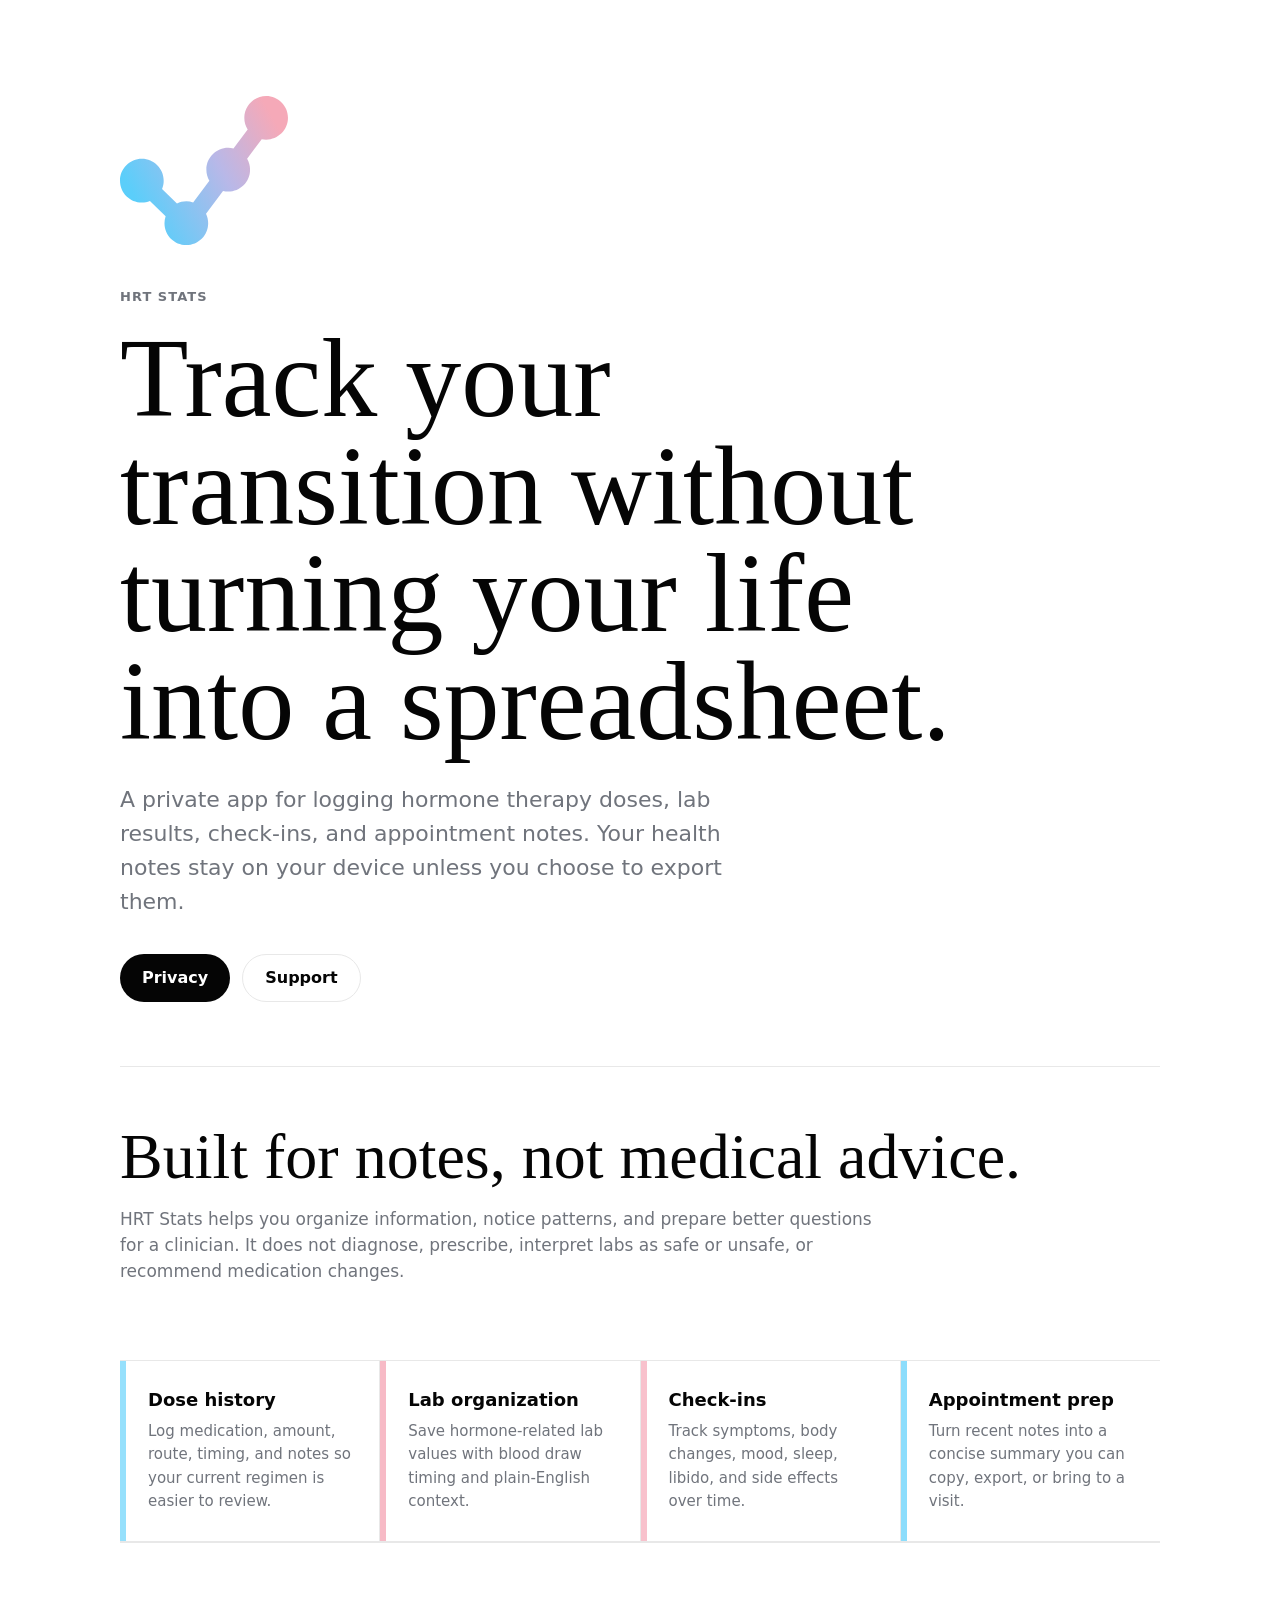
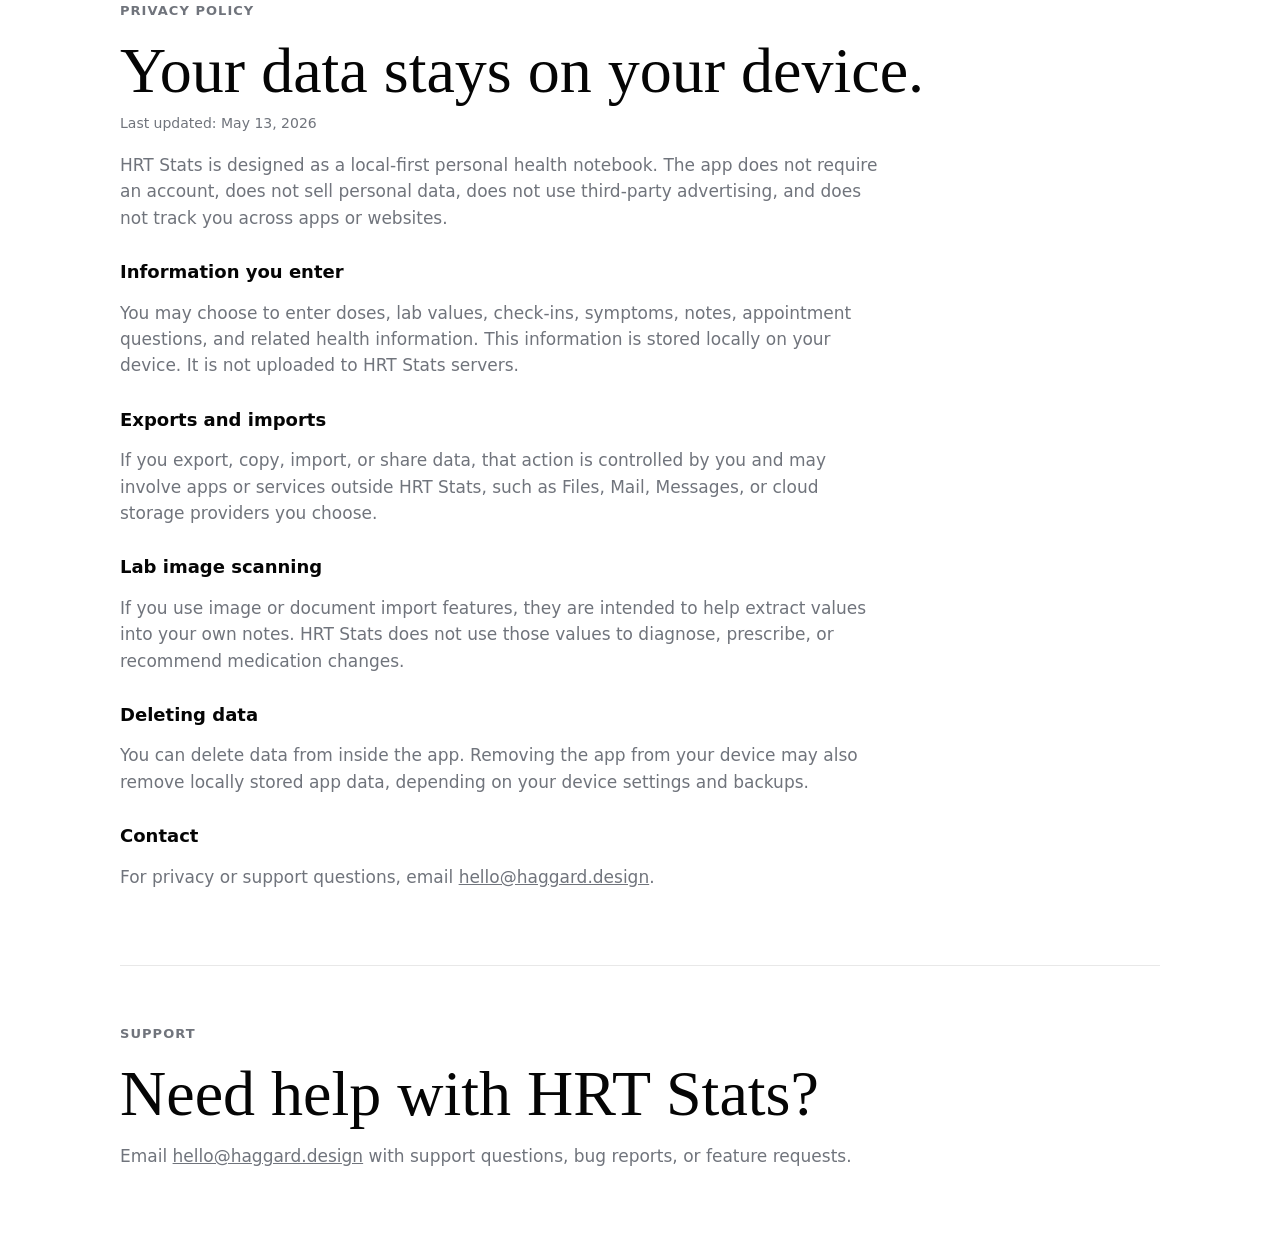
==== index.html @ adc55166 "Create HRT Stats website" ====
<!doctype html>
<html lang="en">
  <head>
    <meta charset="utf-8" />
    <meta name="viewport" content="width=device-width, initial-scale=1" />
    <title>HRT Stats</title>
    <meta
      name="description"
      content="HRT Stats is a private, on-device tracker for hormone therapy notes, labs, doses, symptoms, and appointment prep."
    />
    <link rel="icon" href="favicon.svg" type="image/svg+xml" />
    <link rel="stylesheet" href="styles.css" />
  </head>
  <body>
    <main>
      <section class="hero" aria-labelledby="hero-title">
        <img class="mark" src="favicon.svg" alt="" />
        <p class="eyebrow">HRT Stats</p>
        <h1 id="hero-title">Track your transition without turning your life into a spreadsheet.</h1>
        <p class="lede">
          A private app for logging hormone therapy doses, lab results, check-ins, and appointment notes.
          Your health notes stay on your device unless you choose to export them.
        </p>
        <div class="actions">
          <a class="button primary" href="#privacy">Privacy</a>
          <a class="button secondary" href="#support">Support</a>
        </div>
      </section>

      <section class="panel" aria-labelledby="about-title">
        <h2 id="about-title">Built for notes, not medical advice.</h2>
        <p>
          HRT Stats helps you organize information, notice patterns, and prepare better questions for a clinician.
          It does not diagnose, prescribe, interpret labs as safe or unsafe, or recommend medication changes.
        </p>
      </section>

      <section class="grid" aria-label="Features">
        <article>
          <h3>Dose history</h3>
          <p>Log medication, amount, route, timing, and notes so your current regimen is easier to review.</p>
        </article>
        <article>
          <h3>Lab organization</h3>
          <p>Save hormone-related lab values with blood draw timing and plain-English context.</p>
        </article>
        <article>
          <h3>Check-ins</h3>
          <p>Track symptoms, body changes, mood, sleep, libido, and side effects over time.</p>
        </article>
        <article>
          <h3>Appointment prep</h3>
          <p>Turn recent notes into a concise summary you can copy, export, or bring to a visit.</p>
        </article>
      </section>

      <section id="privacy" class="panel" aria-labelledby="privacy-title">
        <p class="eyebrow">Privacy Policy</p>
        <h2 id="privacy-title">Your data stays on your device.</h2>
        <p class="updated">Last updated: May 13, 2026</p>
        <p>
          HRT Stats is designed as a local-first personal health notebook. The app does not require an account,
          does not sell personal data, does not use third-party advertising, and does not track you across apps or websites.
        </p>
        <h3>Information you enter</h3>
        <p>
          You may choose to enter doses, lab values, check-ins, symptoms, notes, appointment questions, and related
          health information. This information is stored locally on your device. It is not uploaded to HRT Stats servers.
        </p>
        <h3>Exports and imports</h3>
        <p>
          If you export, copy, import, or share data, that action is controlled by you and may involve apps or services
          outside HRT Stats, such as Files, Mail, Messages, or cloud storage providers you choose.
        </p>
        <h3>Lab image scanning</h3>
        <p>
          If you use image or document import features, they are intended to help extract values into your own notes.
          HRT Stats does not use those values to diagnose, prescribe, or recommend medication changes.
        </p>
        <h3>Deleting data</h3>
        <p>
          You can delete data from inside the app. Removing the app from your device may also remove locally stored app data,
          depending on your device settings and backups.
        </p>
        <h3>Contact</h3>
        <p>
          For privacy or support questions, email <a href="mailto:hello@haggard.design">hello@haggard.design</a>.
        </p>
      </section>

      <section id="support" class="panel" aria-labelledby="support-title">
        <p class="eyebrow">Support</p>
        <h2 id="support-title">Need help with HRT Stats?</h2>
        <p>
          Email <a href="mailto:hello@haggard.design">hello@haggard.design</a> with support questions,
          bug reports, or feature requests.
        </p>
      </section>
    </main>
  </body>
</html>
---- styles.css ----
:root {
  color-scheme: light;
  --ink: #050505;
  --muted: #70747c;
  --line: #e8e8e8;
  --wash: #f7f7f7;
  --blue: #5bcefa;
  --pink: #f5a9b8;
}

* {
  box-sizing: border-box;
}

html {
  scroll-behavior: smooth;
}

body {
  margin: 0;
  background: #ffffff;
  color: var(--ink);
  font-family: Inter, ui-sans-serif, system-ui, -apple-system, BlinkMacSystemFont, "Segoe UI", sans-serif;
}

main {
  width: min(1040px, calc(100% - 40px));
  margin: 0 auto;
}

.hero {
  min-height: 88vh;
  display: grid;
  align-content: center;
  padding: 96px 0 64px;
  position: relative;
}

.mark {
  width: clamp(96px, 14vw, 168px);
  margin-bottom: 42px;
}

.eyebrow {
  margin: 0 0 18px;
  font-size: 13px;
  font-weight: 800;
  letter-spacing: 0.08em;
  text-transform: uppercase;
  color: var(--muted);
}

h1,
h2 {
  font-family: "Antic Didone", Georgia, "Times New Roman", serif;
  font-weight: 400;
  letter-spacing: 0;
  margin: 0;
}

h1 {
  max-width: 860px;
  font-size: clamp(54px, 9vw, 112px);
  line-height: 0.96;
}

h2 {
  font-size: clamp(38px, 5vw, 72px);
  line-height: 1;
}

h3 {
  margin: 0 0 10px;
  font-size: 18px;
  line-height: 1.2;
}

p {
  font-size: 17px;
  line-height: 1.55;
}

.lede {
  max-width: 640px;
  margin: 28px 0 0;
  color: var(--muted);
  font-size: clamp(18px, 2vw, 22px);
}

.actions {
  display: flex;
  gap: 12px;
  flex-wrap: wrap;
  margin-top: 34px;
}

.button {
  display: inline-flex;
  align-items: center;
  justify-content: center;
  min-height: 48px;
  padding: 0 22px;
  border-radius: 999px;
  font-weight: 800;
  text-decoration: none;
}

.primary {
  background: var(--ink);
  color: #fff;
}

.secondary {
  color: var(--ink);
  border: 1px solid var(--line);
}

.panel {
  border-top: 1px solid var(--line);
  padding: 58px 0;
}

.panel > p {
  max-width: 760px;
  color: var(--muted);
}

.panel h3 {
  margin-top: 30px;
}

.updated {
  margin-top: 10px;
  font-size: 14px;
}

.grid {
  display: grid;
  grid-template-columns: repeat(4, 1fr);
  gap: 1px;
  background: var(--line);
  border-top: 1px solid var(--line);
  border-bottom: 1px solid var(--line);
}

article {
  background: #fff;
  padding: 28px;
}

article:nth-child(1) {
  box-shadow: inset 6px 0 0 color-mix(in srgb, var(--blue), white 36%);
}

article:nth-child(2) {
  box-shadow: inset 6px 0 0 color-mix(in srgb, var(--pink), white 20%);
}

article:nth-child(3) {
  box-shadow: inset 6px 0 0 color-mix(in srgb, var(--pink), white 28%);
}

article:nth-child(4) {
  box-shadow: inset 6px 0 0 color-mix(in srgb, var(--blue), white 30%);
}

article p {
  margin: 0;
  color: var(--muted);
  font-size: 15px;
}

a {
  color: inherit;
}

@media (max-width: 800px) {
  main {
    width: min(100% - 32px, 620px);
  }

  .hero {
    min-height: auto;
    padding: 64px 0 48px;
  }

  .grid {
    grid-template-columns: 1fr;
  }

  article {
    padding: 24px 18px;
  }
}
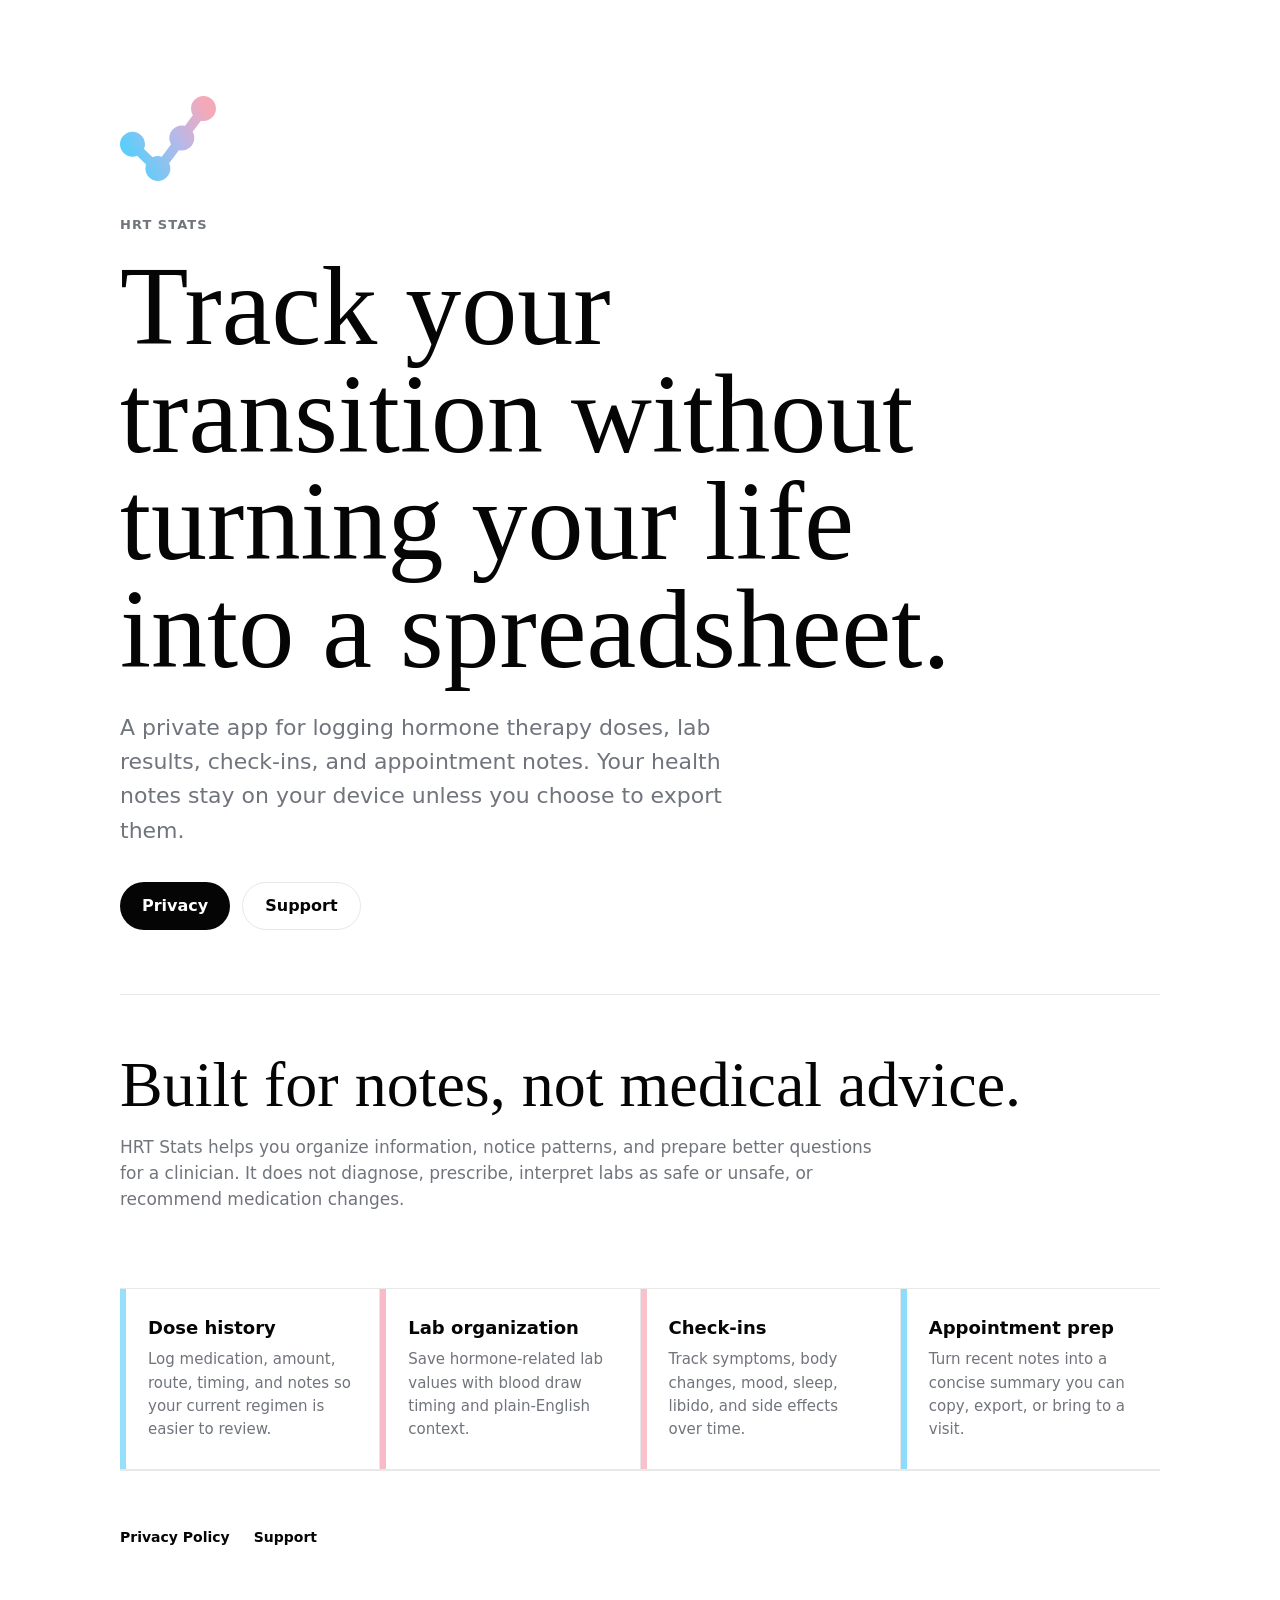
==== commit 93dadcb6: "Split privacy and support pages" ====
--- a/index.html
+++ b/index.html
@@ -22,8 +22,8 @@
           Your health notes stay on your device unless you choose to export them.
         </p>
         <div class="actions">
-          <a class="button primary" href="#privacy">Privacy</a>
-          <a class="button secondary" href="#support">Support</a>
+          <a class="button primary" href="privacy.html">Privacy</a>
+          <a class="button secondary" href="support.html">Support</a>
         </div>
       </section>
 
@@ -54,47 +54,9 @@
         </article>
       </section>
 
-      <section id="privacy" class="panel" aria-labelledby="privacy-title">
-        <p class="eyebrow">Privacy Policy</p>
-        <h2 id="privacy-title">Your data stays on your device.</h2>
-        <p class="updated">Last updated: May 13, 2026</p>
-        <p>
-          HRT Stats is designed as a local-first personal health notebook. The app does not require an account,
-          does not sell personal data, does not use third-party advertising, and does not track you across apps or websites.
-        </p>
-        <h3>Information you enter</h3>
-        <p>
-          You may choose to enter doses, lab values, check-ins, symptoms, notes, appointment questions, and related
-          health information. This information is stored locally on your device. It is not uploaded to HRT Stats servers.
-        </p>
-        <h3>Exports and imports</h3>
-        <p>
-          If you export, copy, import, or share data, that action is controlled by you and may involve apps or services
-          outside HRT Stats, such as Files, Mail, Messages, or cloud storage providers you choose.
-        </p>
-        <h3>Lab image scanning</h3>
-        <p>
-          If you use image or document import features, they are intended to help extract values into your own notes.
-          HRT Stats does not use those values to diagnose, prescribe, or recommend medication changes.
-        </p>
-        <h3>Deleting data</h3>
-        <p>
-          You can delete data from inside the app. Removing the app from your device may also remove locally stored app data,
-          depending on your device settings and backups.
-        </p>
-        <h3>Contact</h3>
-        <p>
-          For privacy or support questions, email <a href="mailto:hello@haggard.design">hello@haggard.design</a>.
-        </p>
-      </section>
-
-      <section id="support" class="panel" aria-labelledby="support-title">
-        <p class="eyebrow">Support</p>
-        <h2 id="support-title">Need help with HRT Stats?</h2>
-        <p>
-          Email <a href="mailto:hello@haggard.design">hello@haggard.design</a> with support questions,
-          bug reports, or feature requests.
-        </p>
+      <section class="panel footer-links" aria-label="Site links">
+        <a href="privacy.html">Privacy Policy</a>
+        <a href="support.html">Support</a>
       </section>
     </main>
   </body>
--- a/styles.css
+++ b/styles.css
@@ -37,8 +37,8 @@
 }
 
 .mark {
-  width: clamp(96px, 14vw, 168px);
-  margin-bottom: 42px;
+  width: clamp(56px, 8vw, 96px);
+  margin-bottom: 34px;
 }
 
 .eyebrow {
@@ -129,6 +129,40 @@
   margin-top: 30px;
 }
 
+.toplink {
+  padding: 32px 0 0;
+}
+
+.toplink a,
+.footer-links a {
+  color: var(--ink);
+  font-size: 14px;
+  font-weight: 800;
+  text-decoration: none;
+}
+
+.page-hero {
+  padding: 128px 0 64px;
+}
+
+.text-page {
+  max-width: 760px;
+}
+
+.text-page h2 {
+  margin-top: 34px;
+  font-family: Inter, ui-sans-serif, system-ui, -apple-system, BlinkMacSystemFont, "Segoe UI", sans-serif;
+  font-size: 18px;
+  font-weight: 800;
+  line-height: 1.2;
+}
+
+.footer-links {
+  display: flex;
+  gap: 24px;
+  padding-bottom: 80px;
+}
+
 .updated {
   margin-top: 10px;
   font-size: 14px;
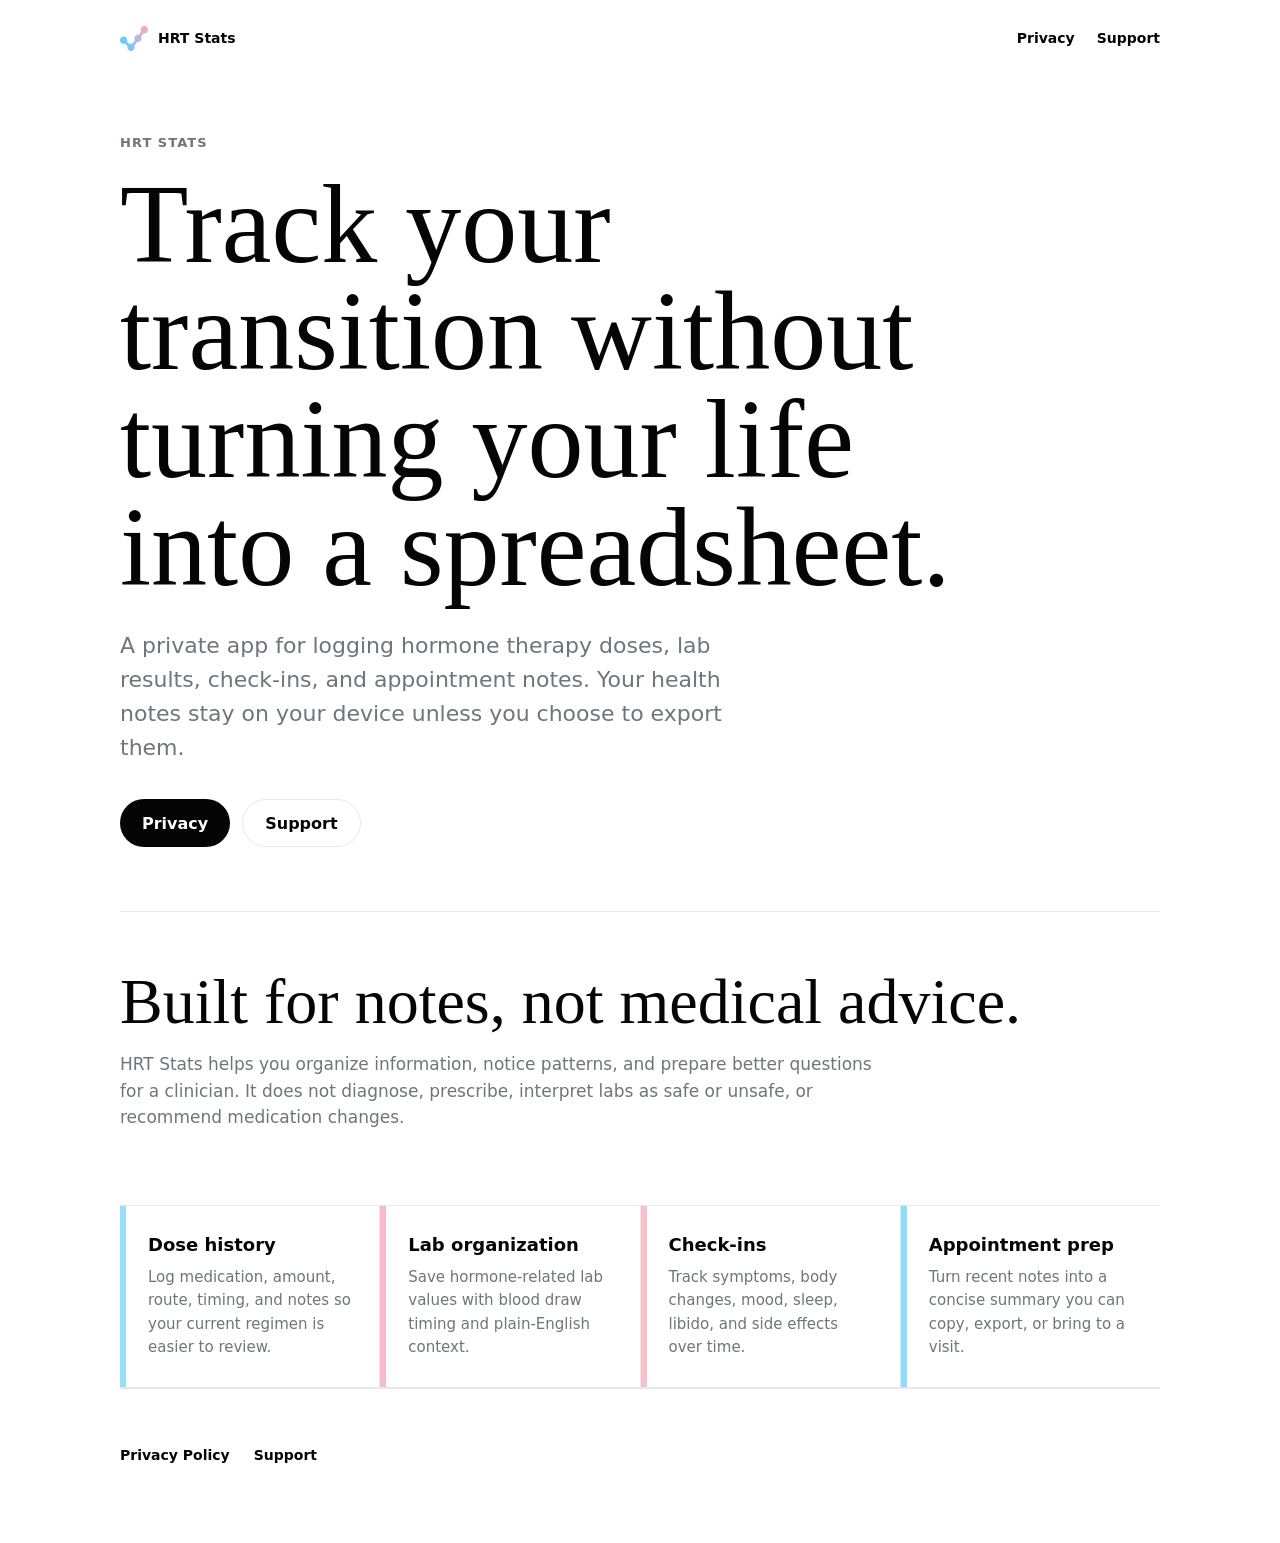
==== commit 21c19477: "Add site nav and support email" ====
--- a/index.html
+++ b/index.html
@@ -12,9 +12,18 @@
     <link rel="stylesheet" href="styles.css" />
   </head>
   <body>
+    <header class="site-nav">
+      <a class="brand" href="index.html" aria-label="HRT Stats home">
+        <img src="favicon.svg" alt="" />
+        <span>HRT Stats</span>
+      </a>
+      <nav aria-label="Site navigation">
+        <a href="privacy.html">Privacy</a>
+        <a href="support.html">Support</a>
+      </nav>
+    </header>
     <main>
       <section class="hero" aria-labelledby="hero-title">
-        <img class="mark" src="favicon.svg" alt="" />
         <p class="eyebrow">HRT Stats</p>
         <h1 id="hero-title">Track your transition without turning your life into a spreadsheet.</h1>
         <p class="lede">
--- a/styles.css
+++ b/styles.css
@@ -28,11 +28,51 @@
   margin: 0 auto;
 }
 
+.site-nav {
+  width: min(1040px, calc(100% - 40px));
+  margin: 0 auto;
+  padding: 26px 0 0;
+  display: flex;
+  align-items: center;
+  justify-content: space-between;
+  gap: 24px;
+}
+
+.site-nav a {
+  color: var(--ink);
+  text-decoration: none;
+}
+
+.site-nav nav {
+  display: flex;
+  align-items: center;
+  gap: 22px;
+}
+
+.site-nav nav a,
+.brand span,
+.footer-links a {
+  font-size: 14px;
+  font-weight: 800;
+}
+
+.brand {
+  display: inline-flex;
+  align-items: center;
+  gap: 10px;
+}
+
+.brand img {
+  width: 28px;
+  height: auto;
+  display: block;
+}
+
 .hero {
-  min-height: 88vh;
+  min-height: calc(88vh - 56px);
   display: grid;
   align-content: center;
-  padding: 96px 0 64px;
+  padding: 82px 0 64px;
   position: relative;
 }
 
@@ -129,20 +169,8 @@
   margin-top: 30px;
 }
 
-.toplink {
-  padding: 32px 0 0;
-}
-
-.toplink a,
-.footer-links a {
-  color: var(--ink);
-  font-size: 14px;
-  font-weight: 800;
-  text-decoration: none;
-}
-
 .page-hero {
-  padding: 128px 0 64px;
+  padding: 104px 0 64px;
 }
 
 .text-page {
@@ -161,6 +189,11 @@
   display: flex;
   gap: 24px;
   padding-bottom: 80px;
+}
+
+.footer-links a {
+  color: var(--ink);
+  text-decoration: none;
 }
 
 .updated {
@@ -213,6 +246,10 @@
     width: min(100% - 32px, 620px);
   }
 
+  .site-nav {
+    width: min(100% - 32px, 620px);
+  }
+
   .hero {
     min-height: auto;
     padding: 64px 0 48px;
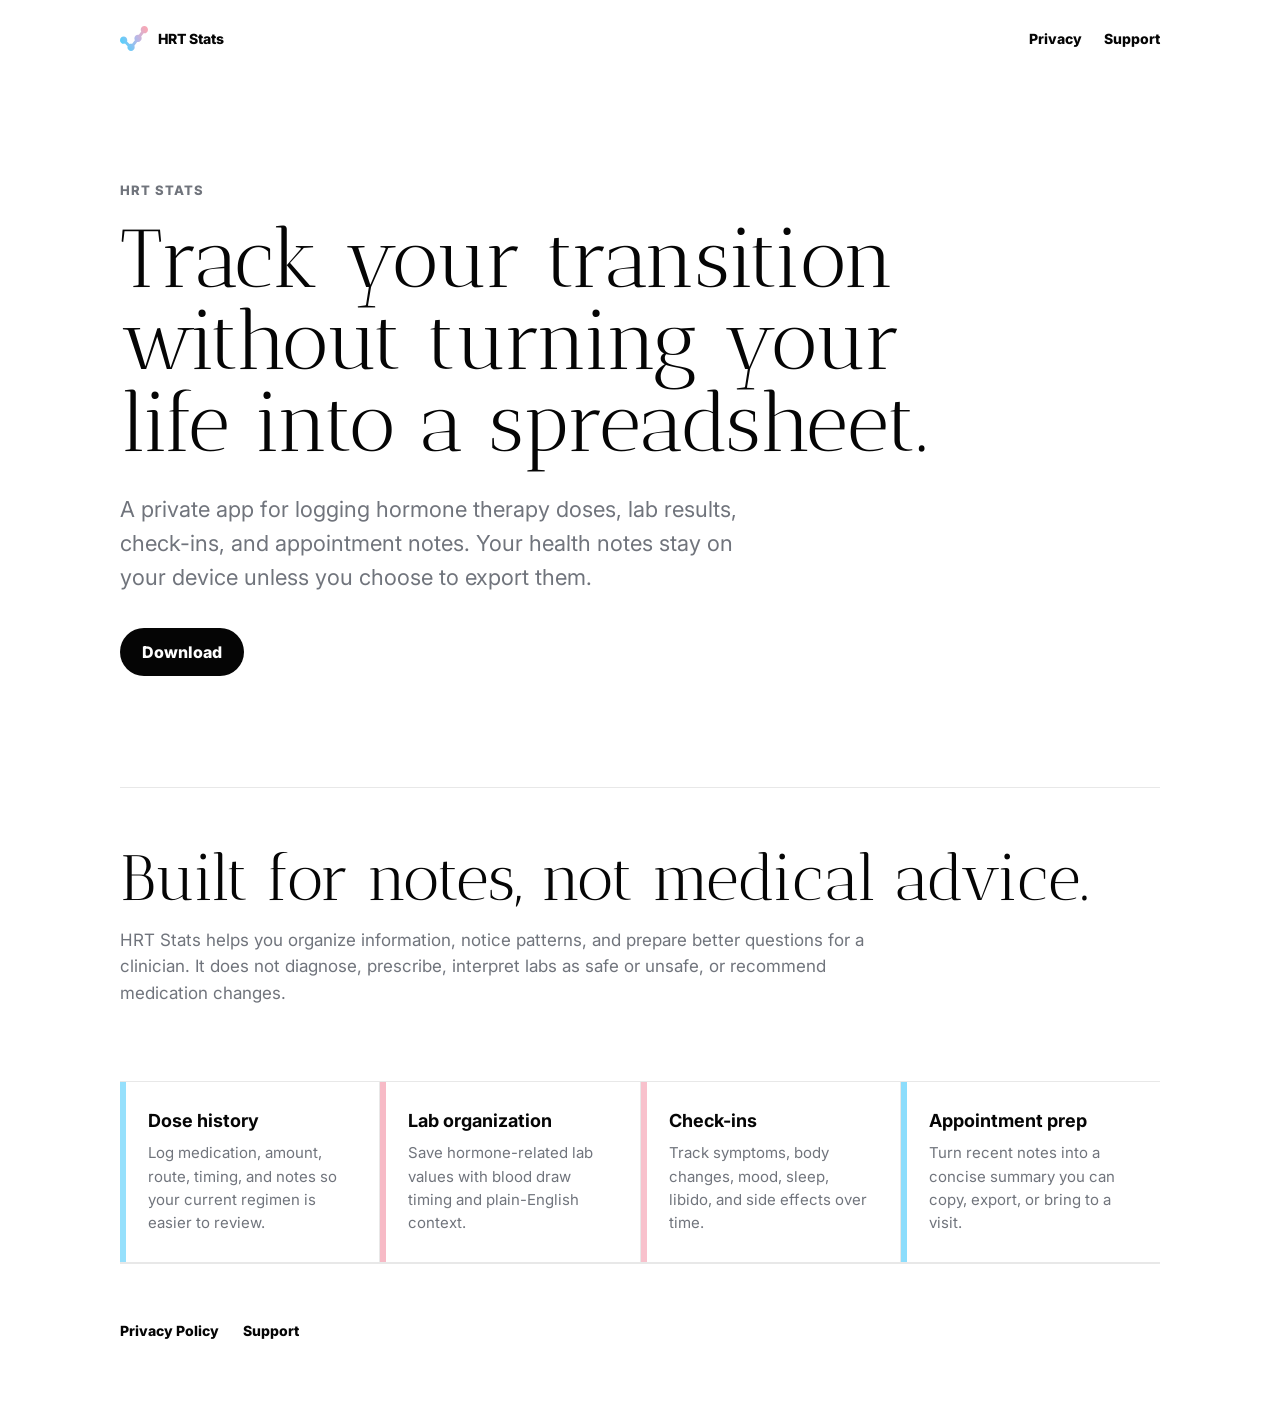
==== commit 7d187424: "Replace hero links with download CTA" ====
--- a/index.html
+++ b/index.html
@@ -31,8 +31,7 @@
           Your health notes stay on your device unless you choose to export them.
         </p>
         <div class="actions">
-          <a class="button primary" href="privacy.html">Privacy</a>
-          <a class="button secondary" href="support.html">Support</a>
+          <a class="button primary" href="#" aria-disabled="true">Download</a>
         </div>
       </section>
 
--- a/styles.css
+++ b/styles.css
@@ -1,3 +1,5 @@
+@import url("https://fonts.googleapis.com/css2?family=Antic+Didone&family=Inter:wght@400;700;800&display=swap");
+
 :root {
   color-scheme: light;
   --ink: #050505;
@@ -100,8 +102,8 @@
 
 h1 {
   max-width: 860px;
-  font-size: clamp(54px, 9vw, 112px);
-  line-height: 0.96;
+  font-size: clamp(42px, 6.4vw, 82px);
+  line-height: 1;
 }
 
 h2 {
